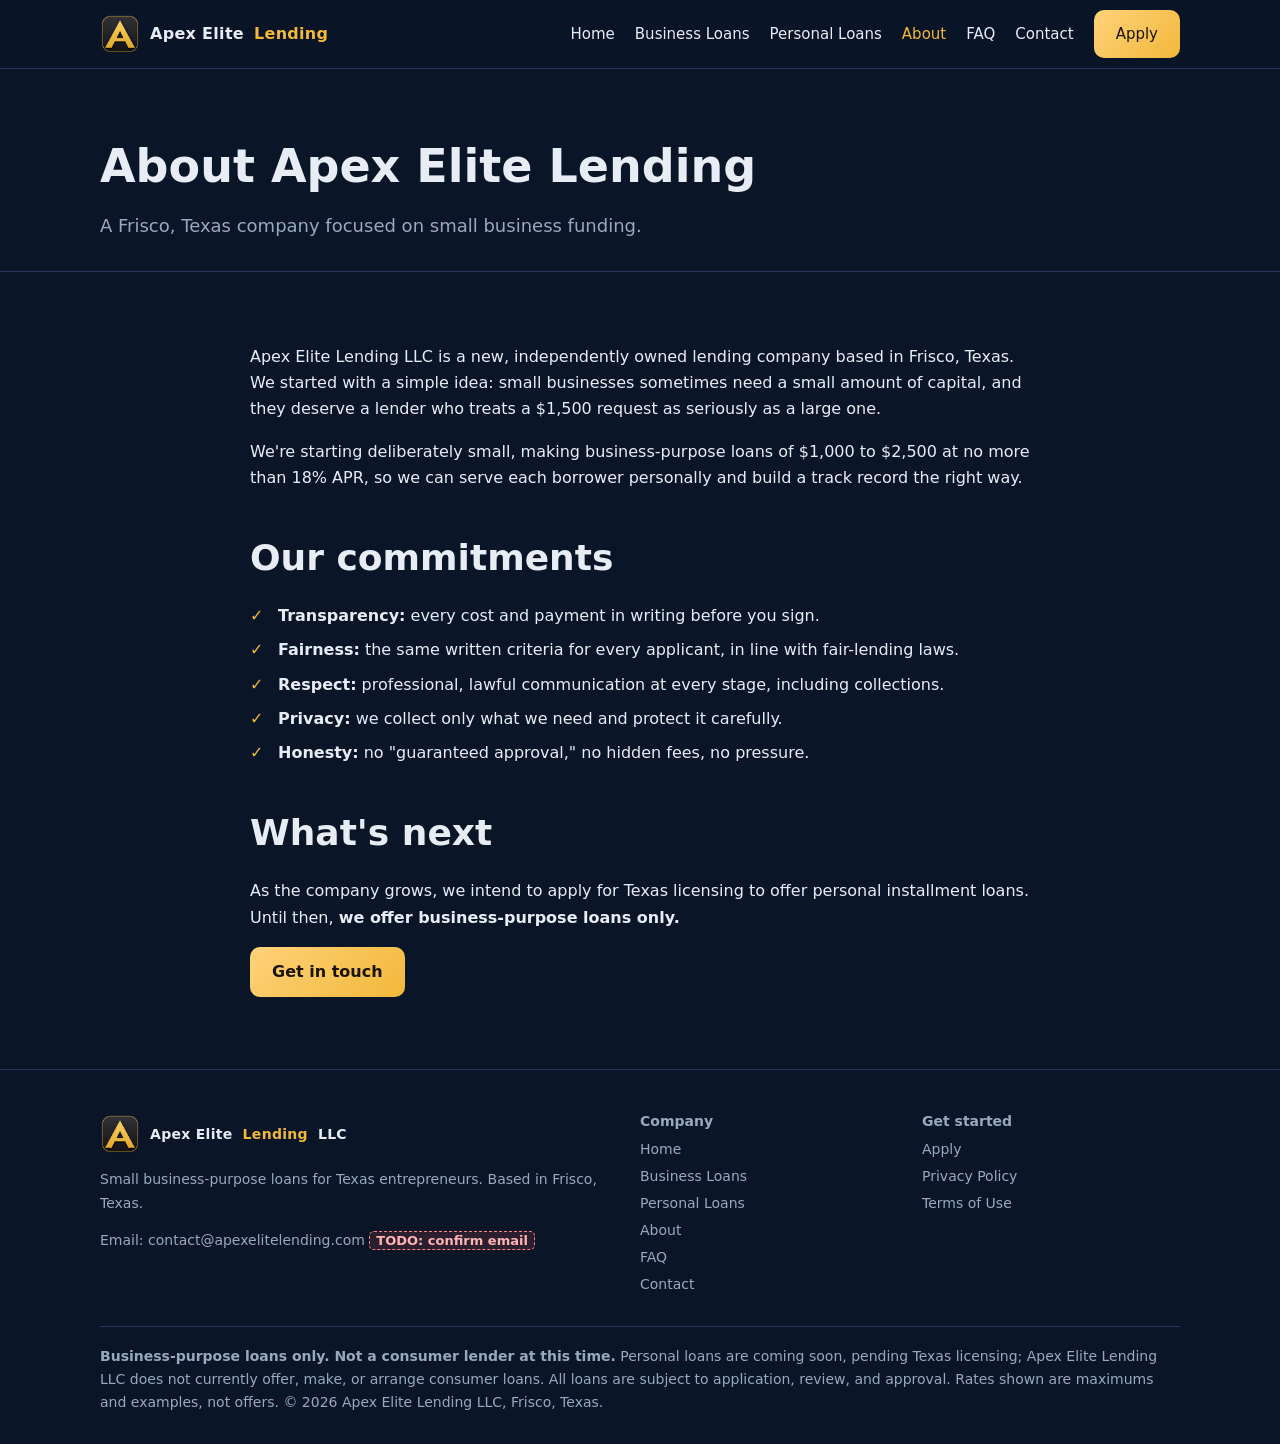
==== about.html @ 33bf5f26 "Apex Elite Lending site" ====
<!doctype html><html lang="en"><head><meta charset="utf-8"><meta name="viewport" content="width=device-width,initial-scale=1">
<title>About Us | Apex Elite Lending LLC</title><meta name="description" content="About Apex Elite Lending LLC, a small business lender based in Frisco, Texas."><meta name="theme-color" content="#0a1628">
<link rel="icon" href="favicon.png"><link rel="apple-touch-icon" href="apple-touch-icon.png"><link rel="stylesheet" href="style.css"></head><body>
<header><div class="wrap nav"><a class="brand" href="index.html"><img src="logo.png" alt="Apex Elite logo" width="40" height="40">Apex Elite <span>Lending</span></a>
<button id="mt" aria-label="Menu" onclick="document.querySelector('nav.links').classList.toggle('open')">☰</button>
<nav class="links"><a href="index.html">Home</a><a href="business-loans.html">Business Loans</a><a href="personal-loans.html">Personal Loans</a><a href="about.html" class=on>About</a><a href="faq.html">FAQ</a><a href="contact.html">Contact</a><a class="btn" href="apply.html">Apply</a></nav></div></header>
<main>
<div class="page-h"><div class="wrap"><h1>About Apex Elite Lending</h1><p>A Frisco, Texas company focused on small business funding.</p></div></div>
<section><div class="wrap" style="max-width:820px"><p>Apex Elite Lending LLC is a new, independently owned lending company based in Frisco, Texas. We started with a simple idea: small businesses sometimes need a small amount of capital, and they deserve a lender who treats a $1,500 request as seriously as a large one.</p>
<p>We're starting deliberately small, making business-purpose loans of $1,000 to $2,500 at no more than 18% APR, so we can serve each borrower personally and build a track record the right way.</p>
<h2 style="margin-top:36px">Our commitments</h2><ul class="check"><li><b>Transparency:</b> every cost and payment in writing before you sign.</li><li><b>Fairness:</b> the same written criteria for every applicant, in line with fair-lending laws.</li><li><b>Respect:</b> professional, lawful communication at every stage, including collections.</li><li><b>Privacy:</b> we collect only what we need and protect it carefully.</li><li><b>Honesty:</b> no "guaranteed approval," no hidden fees, no pressure.</li></ul>
<h2 style="margin-top:36px">What's next</h2><p>As the company grows, we intend to apply for Texas licensing to offer personal installment loans. Until then, <b>we offer business-purpose loans only.</b></p><p><a class="btn" href="contact.html">Get in touch</a></p></div></section></main>
<footer><div class="wrap"><div class="fgrid"><div><a class="brand" href="index.html" style="display:flex"><img src="logo.png" alt="" width="32" height="32">Apex Elite <span>Lending</span> LLC</a>
<p>Small business-purpose loans for Texas entrepreneurs. Based in Frisco, Texas.</p><p>Email: <a style="display:inline" href="mailto:contact@apexelitelending.com">contact@apexelitelending.com</a> <span class="todo">TODO: confirm email</span></p></div>
<div><b>Company</b><a href="index.html">Home</a><a href="business-loans.html">Business Loans</a><a href="personal-loans.html">Personal Loans</a><a href="about.html">About</a><a href="faq.html">FAQ</a><a href="contact.html">Contact</a></div><div><b>Get started</b><a href="apply.html">Apply</a><a href="privacy.html">Privacy Policy</a><a href="terms.html">Terms of Use</a></div></div>
<div class="disc"><b>Business-purpose loans only. Not a consumer lender at this time.</b> Personal loans are coming soon, pending Texas licensing; Apex Elite Lending LLC does not currently offer, make, or arrange consumer loans. All loans are subject to application, review, and approval. Rates shown are maximums and examples, not offers. © 2026 Apex Elite Lending LLC, Frisco, Texas.</div></div></footer>
</body></html>
---- style.css ----
:root{--navy:#0a1628;--navy2:#11223d;--line:#24365a;--gold:#f2b83a;--gold2:#ffd27a;--fg:#e8edf5;--mut:#9aa8bf}
*{box-sizing:border-box}html{scroll-behavior:smooth}body{margin:0;background:var(--navy);color:var(--fg);font:16px/1.65 system-ui,-apple-system,Segoe UI,Roboto,sans-serif}
a{color:var(--gold)}img{max-width:100%}.wrap{max-width:1120px;margin:auto;padding:0 20px}
header{position:sticky;top:0;z-index:9;background:#0a1628f2;border-bottom:1px solid var(--line);backdrop-filter:blur(8px)}
.nav{display:flex;align-items:center;justify-content:space-between;height:68px}.brand{display:flex;align-items:center;gap:10px;color:var(--fg);text-decoration:none;font-weight:800;letter-spacing:.3px}.brand img{width:40px;height:40px}.brand span{color:var(--gold)}
nav.links{display:flex;gap:20px;align-items:center}nav.links a{color:var(--fg);text-decoration:none;font-weight:500;font-size:15px}nav.links a:hover,nav.links a.on{color:var(--gold)}
.btn{display:inline-block;background:linear-gradient(135deg,var(--gold2),var(--gold));color:#1a1300!important;font-weight:700;padding:12px 22px;border-radius:10px;text-decoration:none;border:0;cursor:pointer;font-size:16px}.btn.ghost{background:none;color:var(--gold)!important;border:1px solid var(--gold)}
#mt{display:none;background:none;border:1px solid var(--line);color:var(--fg);border-radius:8px;padding:6px 10px;font-size:20px}
.hero{padding:90px 0 70px;background:radial-gradient(900px 400px at 80% 0,#1d3561 0,transparent 70%)}.hero h1{font-size:clamp(32px,5vw,54px);line-height:1.12;margin:0 0 18px}.hero h1 em{color:var(--gold);font-style:normal}.hero p{font-size:19px;color:var(--mut);max-width:640px}
.pill{display:inline-block;border:1px solid var(--gold);color:var(--gold);border-radius:99px;padding:4px 14px;font-size:13px;font-weight:600;margin-bottom:16px}
section{padding:56px 0}section.alt{background:var(--navy2)}h2{font-size:clamp(26px,3.4vw,36px);margin:0 0 10px}h2+p.lead{color:var(--mut);margin-top:0}h3{color:var(--gold);margin:0 0 6px}
.grid{display:grid;gap:18px;grid-template-columns:repeat(auto-fit,minmax(240px,1fr));margin-top:26px}.card{background:var(--navy2);border:1px solid var(--line);border-radius:14px;padding:24px}section.alt .card{background:var(--navy)}
.num{width:38px;height:38px;border-radius:50%;background:var(--gold);color:#1a1300;font-weight:800;display:grid;place-items:center;margin-bottom:12px}
.page-h{padding:60px 0 30px;border-bottom:1px solid var(--line)}.page-h h1{margin:0;font-size:clamp(30px,4.5vw,46px)}.page-h p{color:var(--mut);margin:6px 0 0;font-size:18px}
ul.check{list-style:none;padding:0}ul.check li{padding-left:28px;position:relative;margin:8px 0}ul.check li:before{content:'✓';position:absolute;left:0;color:var(--gold);font-weight:800}
label{display:block;font-weight:600;margin:14px 0 6px;font-size:15px}input,select,textarea{width:100%;background:var(--navy);color:var(--fg);border:1px solid var(--line);border-radius:10px;padding:12px;font:inherit}input:focus,select:focus,textarea:focus{outline:2px solid var(--gold);border-color:transparent}
.row2{display:grid;grid-template-columns:1fr 1fr;gap:0 16px}.out{font-size:34px;font-weight:800;color:var(--gold)}.note{font-size:14px;color:var(--mut)}
.notice{border-left:4px solid var(--gold);background:#f2b83a14;padding:14px 18px;border-radius:8px;margin:18px 0}.todo{background:#ff5d5d22;color:#ffb3b3;border:1px dashed #ff8080;padding:1px 6px;border-radius:5px;font-size:13px;font-weight:700}
details{background:var(--navy2);border:1px solid var(--line);border-radius:12px;padding:16px 20px;margin:12px 0}summary{cursor:pointer;font-weight:700}details p{color:var(--mut);margin-bottom:0}
footer{border-top:1px solid var(--line);padding:40px 0 30px;color:var(--mut);font-size:14px}.fgrid{display:grid;grid-template-columns:2fr 1fr 1fr;gap:24px}footer a{color:var(--mut);text-decoration:none;display:block;margin:4px 0}footer a:hover{color:var(--gold)}.disc{margin-top:26px;padding-top:18px;border-top:1px solid var(--line)}
.legal h2{font-size:22px;margin-top:30px}
@media(max-width:860px){#mt{display:block}nav.links{display:none;position:absolute;top:68px;left:0;right:0;background:var(--navy);flex-direction:column;padding:16px;border-bottom:1px solid var(--line);align-items:flex-start}nav.links.open{display:flex}.fgrid,.row2{grid-template-columns:1fr}.hero{padding:56px 0 46px}}
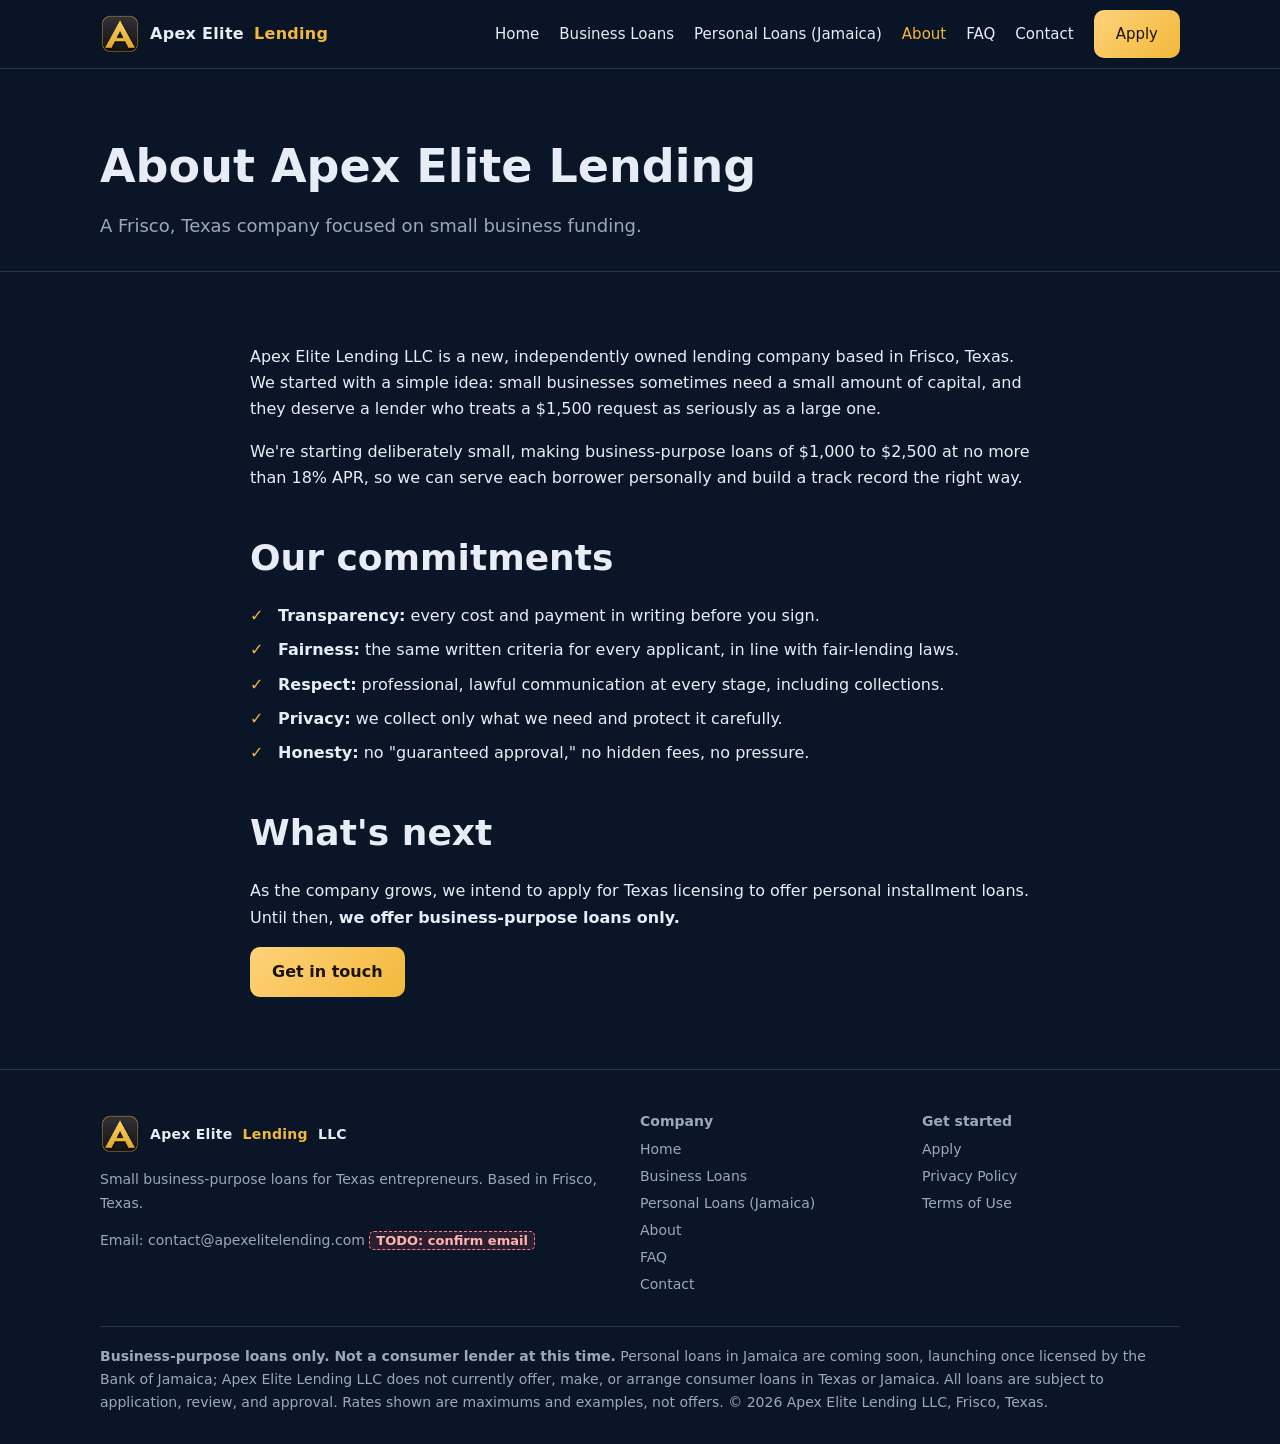
==== commit 4c746745: "Add Personal Loans: Jamaica section (coming soon, pending BOJ licence)" ====
--- a/about.html
+++ b/about.html
@@ -3,7 +3,7 @@
 <link rel="icon" href="favicon.png"><link rel="apple-touch-icon" href="apple-touch-icon.png"><link rel="stylesheet" href="style.css"></head><body>
 <header><div class="wrap nav"><a class="brand" href="index.html"><img src="logo.png" alt="Apex Elite logo" width="40" height="40">Apex Elite <span>Lending</span></a>
 <button id="mt" aria-label="Menu" onclick="document.querySelector('nav.links').classList.toggle('open')">☰</button>
-<nav class="links"><a href="index.html">Home</a><a href="business-loans.html">Business Loans</a><a href="personal-loans.html">Personal Loans</a><a href="about.html" class=on>About</a><a href="faq.html">FAQ</a><a href="contact.html">Contact</a><a class="btn" href="apply.html">Apply</a></nav></div></header>
+<nav class="links"><a href="index.html">Home</a><a href="business-loans.html">Business Loans</a><a href="personal-loans-jamaica.html">Personal Loans (Jamaica)</a><a href="about.html" class=on>About</a><a href="faq.html">FAQ</a><a href="contact.html">Contact</a><a class="btn" href="apply.html">Apply</a></nav></div></header>
 <main>
 <div class="page-h"><div class="wrap"><h1>About Apex Elite Lending</h1><p>A Frisco, Texas company focused on small business funding.</p></div></div>
 <section><div class="wrap" style="max-width:820px"><p>Apex Elite Lending LLC is a new, independently owned lending company based in Frisco, Texas. We started with a simple idea: small businesses sometimes need a small amount of capital, and they deserve a lender who treats a $1,500 request as seriously as a large one.</p>
@@ -12,6 +12,6 @@
 <h2 style="margin-top:36px">What's next</h2><p>As the company grows, we intend to apply for Texas licensing to offer personal installment loans. Until then, <b>we offer business-purpose loans only.</b></p><p><a class="btn" href="contact.html">Get in touch</a></p></div></section></main>
 <footer><div class="wrap"><div class="fgrid"><div><a class="brand" href="index.html" style="display:flex"><img src="logo.png" alt="" width="32" height="32">Apex Elite <span>Lending</span> LLC</a>
 <p>Small business-purpose loans for Texas entrepreneurs. Based in Frisco, Texas.</p><p>Email: <a style="display:inline" href="mailto:contact@apexelitelending.com">contact@apexelitelending.com</a> <span class="todo">TODO: confirm email</span></p></div>
-<div><b>Company</b><a href="index.html">Home</a><a href="business-loans.html">Business Loans</a><a href="personal-loans.html">Personal Loans</a><a href="about.html">About</a><a href="faq.html">FAQ</a><a href="contact.html">Contact</a></div><div><b>Get started</b><a href="apply.html">Apply</a><a href="privacy.html">Privacy Policy</a><a href="terms.html">Terms of Use</a></div></div>
-<div class="disc"><b>Business-purpose loans only. Not a consumer lender at this time.</b> Personal loans are coming soon, pending Texas licensing; Apex Elite Lending LLC does not currently offer, make, or arrange consumer loans. All loans are subject to application, review, and approval. Rates shown are maximums and examples, not offers. © 2026 Apex Elite Lending LLC, Frisco, Texas.</div></div></footer>
+<div><b>Company</b><a href="index.html">Home</a><a href="business-loans.html">Business Loans</a><a href="personal-loans-jamaica.html">Personal Loans (Jamaica)</a><a href="about.html">About</a><a href="faq.html">FAQ</a><a href="contact.html">Contact</a></div><div><b>Get started</b><a href="apply.html">Apply</a><a href="privacy.html">Privacy Policy</a><a href="terms.html">Terms of Use</a></div></div>
+<div class="disc"><b>Business-purpose loans only. Not a consumer lender at this time.</b> Personal loans in Jamaica are <a style="display:inline" href="personal-loans-jamaica.html">coming soon, launching once licensed by the Bank of Jamaica</a>; Apex Elite Lending LLC does not currently offer, make, or arrange consumer loans in Texas or Jamaica. All loans are subject to application, review, and approval. Rates shown are maximums and examples, not offers. © 2026 Apex Elite Lending LLC, Frisco, Texas.</div></div></footer>
 </body></html>
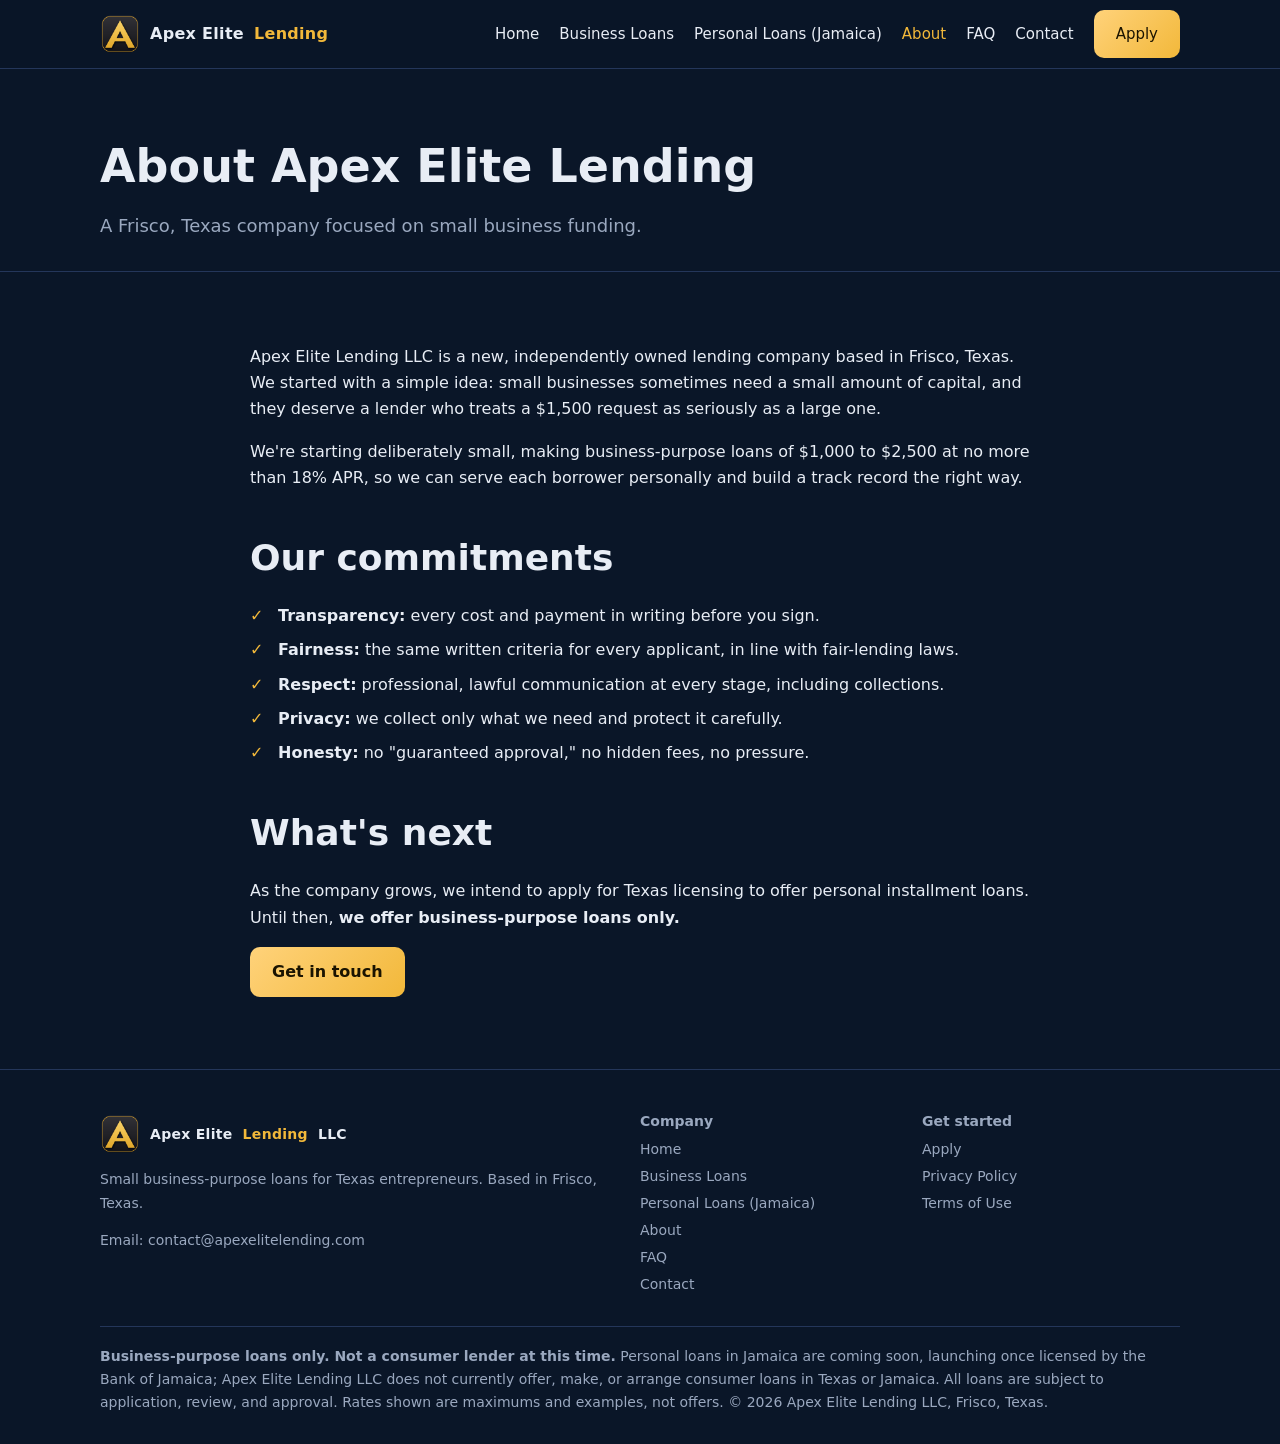
==== commit ea5afbe5: "Confirm contact email" ====
--- a/about.html
+++ b/about.html
@@ -11,7 +11,7 @@
 <h2 style="margin-top:36px">Our commitments</h2><ul class="check"><li><b>Transparency:</b> every cost and payment in writing before you sign.</li><li><b>Fairness:</b> the same written criteria for every applicant, in line with fair-lending laws.</li><li><b>Respect:</b> professional, lawful communication at every stage, including collections.</li><li><b>Privacy:</b> we collect only what we need and protect it carefully.</li><li><b>Honesty:</b> no "guaranteed approval," no hidden fees, no pressure.</li></ul>
 <h2 style="margin-top:36px">What's next</h2><p>As the company grows, we intend to apply for Texas licensing to offer personal installment loans. Until then, <b>we offer business-purpose loans only.</b></p><p><a class="btn" href="contact.html">Get in touch</a></p></div></section></main>
 <footer><div class="wrap"><div class="fgrid"><div><a class="brand" href="index.html" style="display:flex"><img src="logo.png" alt="" width="32" height="32">Apex Elite <span>Lending</span> LLC</a>
-<p>Small business-purpose loans for Texas entrepreneurs. Based in Frisco, Texas.</p><p>Email: <a style="display:inline" href="mailto:contact@apexelitelending.com">contact@apexelitelending.com</a> <span class="todo">TODO: confirm email</span></p></div>
+<p>Small business-purpose loans for Texas entrepreneurs. Based in Frisco, Texas.</p><p>Email: <a style="display:inline" href="mailto:contact@apexelitelending.com">contact@apexelitelending.com</a></p></div>
 <div><b>Company</b><a href="index.html">Home</a><a href="business-loans.html">Business Loans</a><a href="personal-loans-jamaica.html">Personal Loans (Jamaica)</a><a href="about.html">About</a><a href="faq.html">FAQ</a><a href="contact.html">Contact</a></div><div><b>Get started</b><a href="apply.html">Apply</a><a href="privacy.html">Privacy Policy</a><a href="terms.html">Terms of Use</a></div></div>
 <div class="disc"><b>Business-purpose loans only. Not a consumer lender at this time.</b> Personal loans in Jamaica are <a style="display:inline" href="personal-loans-jamaica.html">coming soon, launching once licensed by the Bank of Jamaica</a>; Apex Elite Lending LLC does not currently offer, make, or arrange consumer loans in Texas or Jamaica. All loans are subject to application, review, and approval. Rates shown are maximums and examples, not offers. © 2026 Apex Elite Lending LLC, Frisco, Texas.</div></div></footer>
 </body></html>
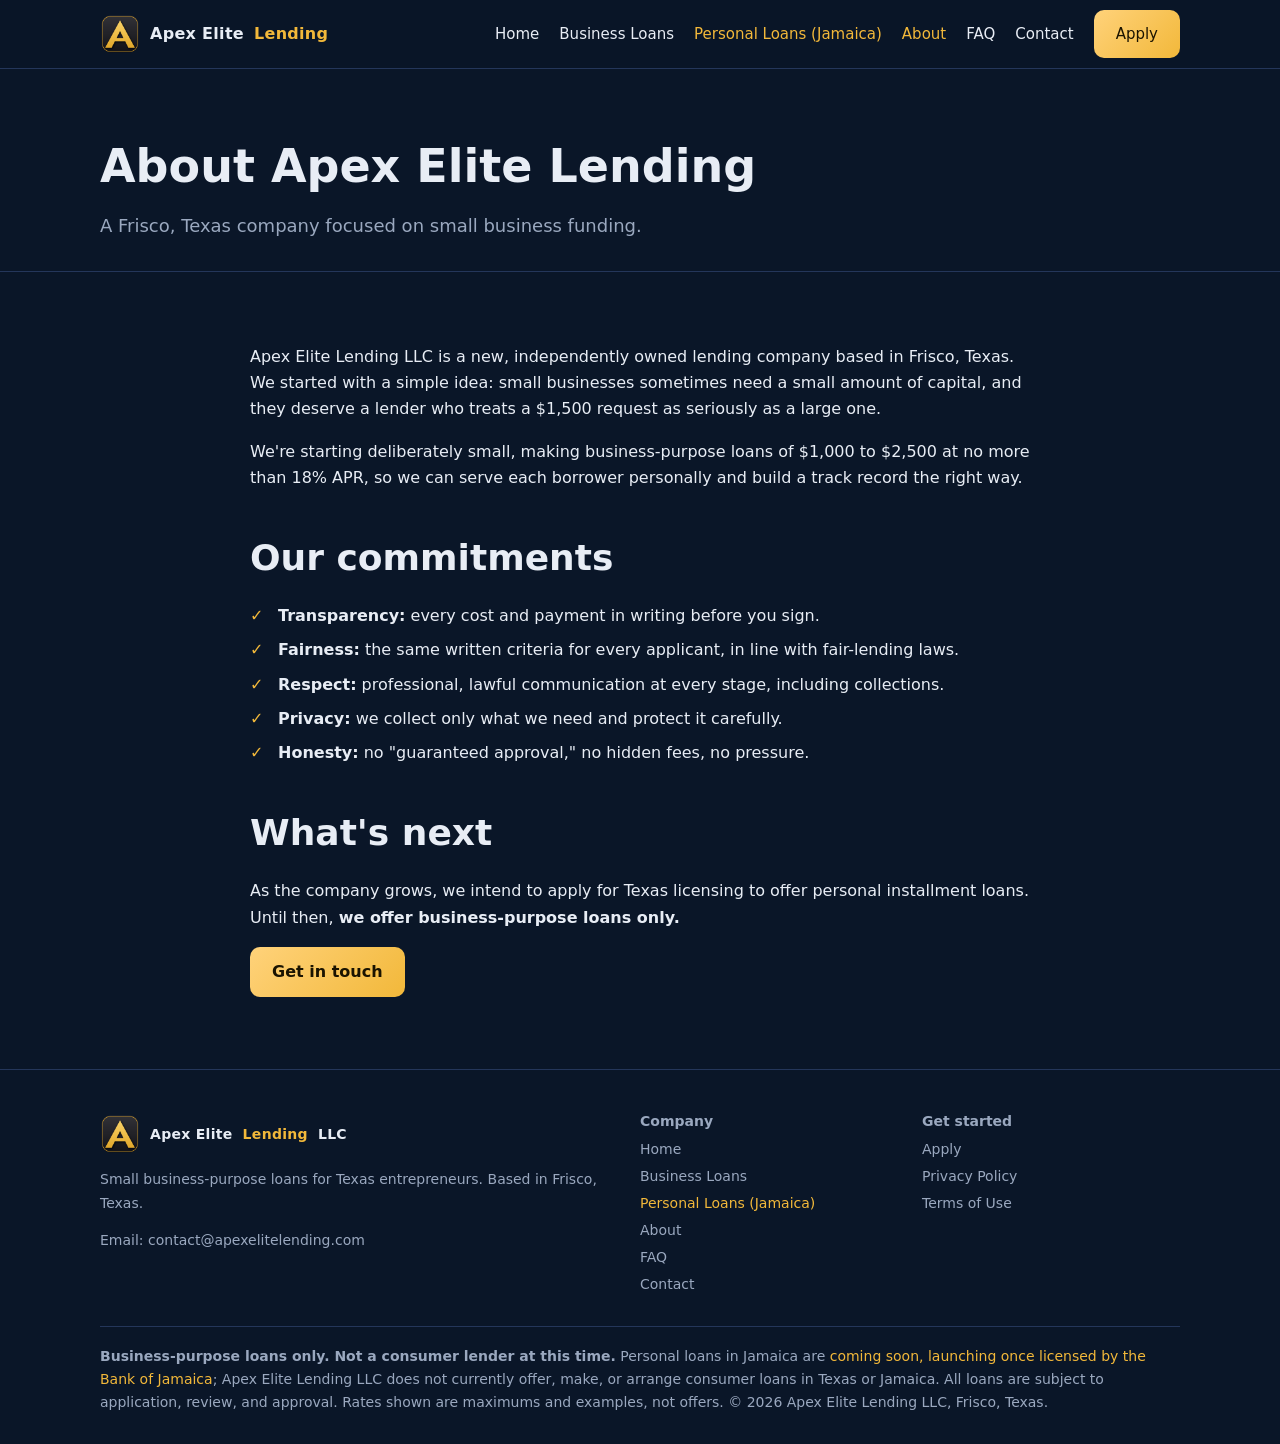
==== commit 96405490: "Gold Personal Loans: Jamaica title and links" ====
--- a/about.html
+++ b/about.html
@@ -3,7 +3,7 @@
 <link rel="icon" href="favicon.png"><link rel="apple-touch-icon" href="apple-touch-icon.png"><link rel="stylesheet" href="style.css"></head><body>
 <header><div class="wrap nav"><a class="brand" href="index.html"><img src="logo.png" alt="Apex Elite logo" width="40" height="40">Apex Elite <span>Lending</span></a>
 <button id="mt" aria-label="Menu" onclick="document.querySelector('nav.links').classList.toggle('open')">☰</button>
-<nav class="links"><a href="index.html">Home</a><a href="business-loans.html">Business Loans</a><a href="personal-loans-jamaica.html">Personal Loans (Jamaica)</a><a href="about.html" class=on>About</a><a href="faq.html">FAQ</a><a href="contact.html">Contact</a><a class="btn" href="apply.html">Apply</a></nav></div></header>
+<nav class="links"><a href="index.html">Home</a><a href="business-loans.html">Business Loans</a><a href="personal-loans-jamaica.html" style="color:var(--gold)">Personal Loans (Jamaica)</a><a href="about.html" class=on>About</a><a href="faq.html">FAQ</a><a href="contact.html">Contact</a><a class="btn" href="apply.html">Apply</a></nav></div></header>
 <main>
 <div class="page-h"><div class="wrap"><h1>About Apex Elite Lending</h1><p>A Frisco, Texas company focused on small business funding.</p></div></div>
 <section><div class="wrap" style="max-width:820px"><p>Apex Elite Lending LLC is a new, independently owned lending company based in Frisco, Texas. We started with a simple idea: small businesses sometimes need a small amount of capital, and they deserve a lender who treats a $1,500 request as seriously as a large one.</p>
@@ -12,6 +12,6 @@
 <h2 style="margin-top:36px">What's next</h2><p>As the company grows, we intend to apply for Texas licensing to offer personal installment loans. Until then, <b>we offer business-purpose loans only.</b></p><p><a class="btn" href="contact.html">Get in touch</a></p></div></section></main>
 <footer><div class="wrap"><div class="fgrid"><div><a class="brand" href="index.html" style="display:flex"><img src="logo.png" alt="" width="32" height="32">Apex Elite <span>Lending</span> LLC</a>
 <p>Small business-purpose loans for Texas entrepreneurs. Based in Frisco, Texas.</p><p>Email: <a style="display:inline" href="mailto:contact@apexelitelending.com">contact@apexelitelending.com</a></p></div>
-<div><b>Company</b><a href="index.html">Home</a><a href="business-loans.html">Business Loans</a><a href="personal-loans-jamaica.html">Personal Loans (Jamaica)</a><a href="about.html">About</a><a href="faq.html">FAQ</a><a href="contact.html">Contact</a></div><div><b>Get started</b><a href="apply.html">Apply</a><a href="privacy.html">Privacy Policy</a><a href="terms.html">Terms of Use</a></div></div>
+<div><b>Company</b><a href="index.html">Home</a><a href="business-loans.html">Business Loans</a><a href="personal-loans-jamaica.html" style="color:var(--gold)">Personal Loans (Jamaica)</a><a href="about.html">About</a><a href="faq.html">FAQ</a><a href="contact.html">Contact</a></div><div><b>Get started</b><a href="apply.html">Apply</a><a href="privacy.html">Privacy Policy</a><a href="terms.html">Terms of Use</a></div></div>
 <div class="disc"><b>Business-purpose loans only. Not a consumer lender at this time.</b> Personal loans in Jamaica are <a style="display:inline" href="personal-loans-jamaica.html">coming soon, launching once licensed by the Bank of Jamaica</a>; Apex Elite Lending LLC does not currently offer, make, or arrange consumer loans in Texas or Jamaica. All loans are subject to application, review, and approval. Rates shown are maximums and examples, not offers. © 2026 Apex Elite Lending LLC, Frisco, Texas.</div></div></footer>
 </body></html>
--- a/style.css
+++ b/style.css
@@ -20,3 +20,4 @@
 footer{border-top:1px solid var(--line);padding:40px 0 30px;color:var(--mut);font-size:14px}.fgrid{display:grid;grid-template-columns:2fr 1fr 1fr;gap:24px}footer a{color:var(--mut);text-decoration:none;display:block;margin:4px 0}footer a:hover{color:var(--gold)}.disc{margin-top:26px;padding-top:18px;border-top:1px solid var(--line)}
 .legal h2{font-size:22px;margin-top:30px}
 @media(max-width:860px){#mt{display:block}nav.links{display:none;position:absolute;top:68px;left:0;right:0;background:var(--navy);flex-direction:column;padding:16px;border-bottom:1px solid var(--line);align-items:flex-start}nav.links.open{display:flex}.fgrid,.row2{grid-template-columns:1fr}.hero{padding:56px 0 46px}}
+nav.links a[href="personal-loans-jamaica.html"],footer a[href="personal-loans-jamaica.html"]{color:var(--gold)!important}
